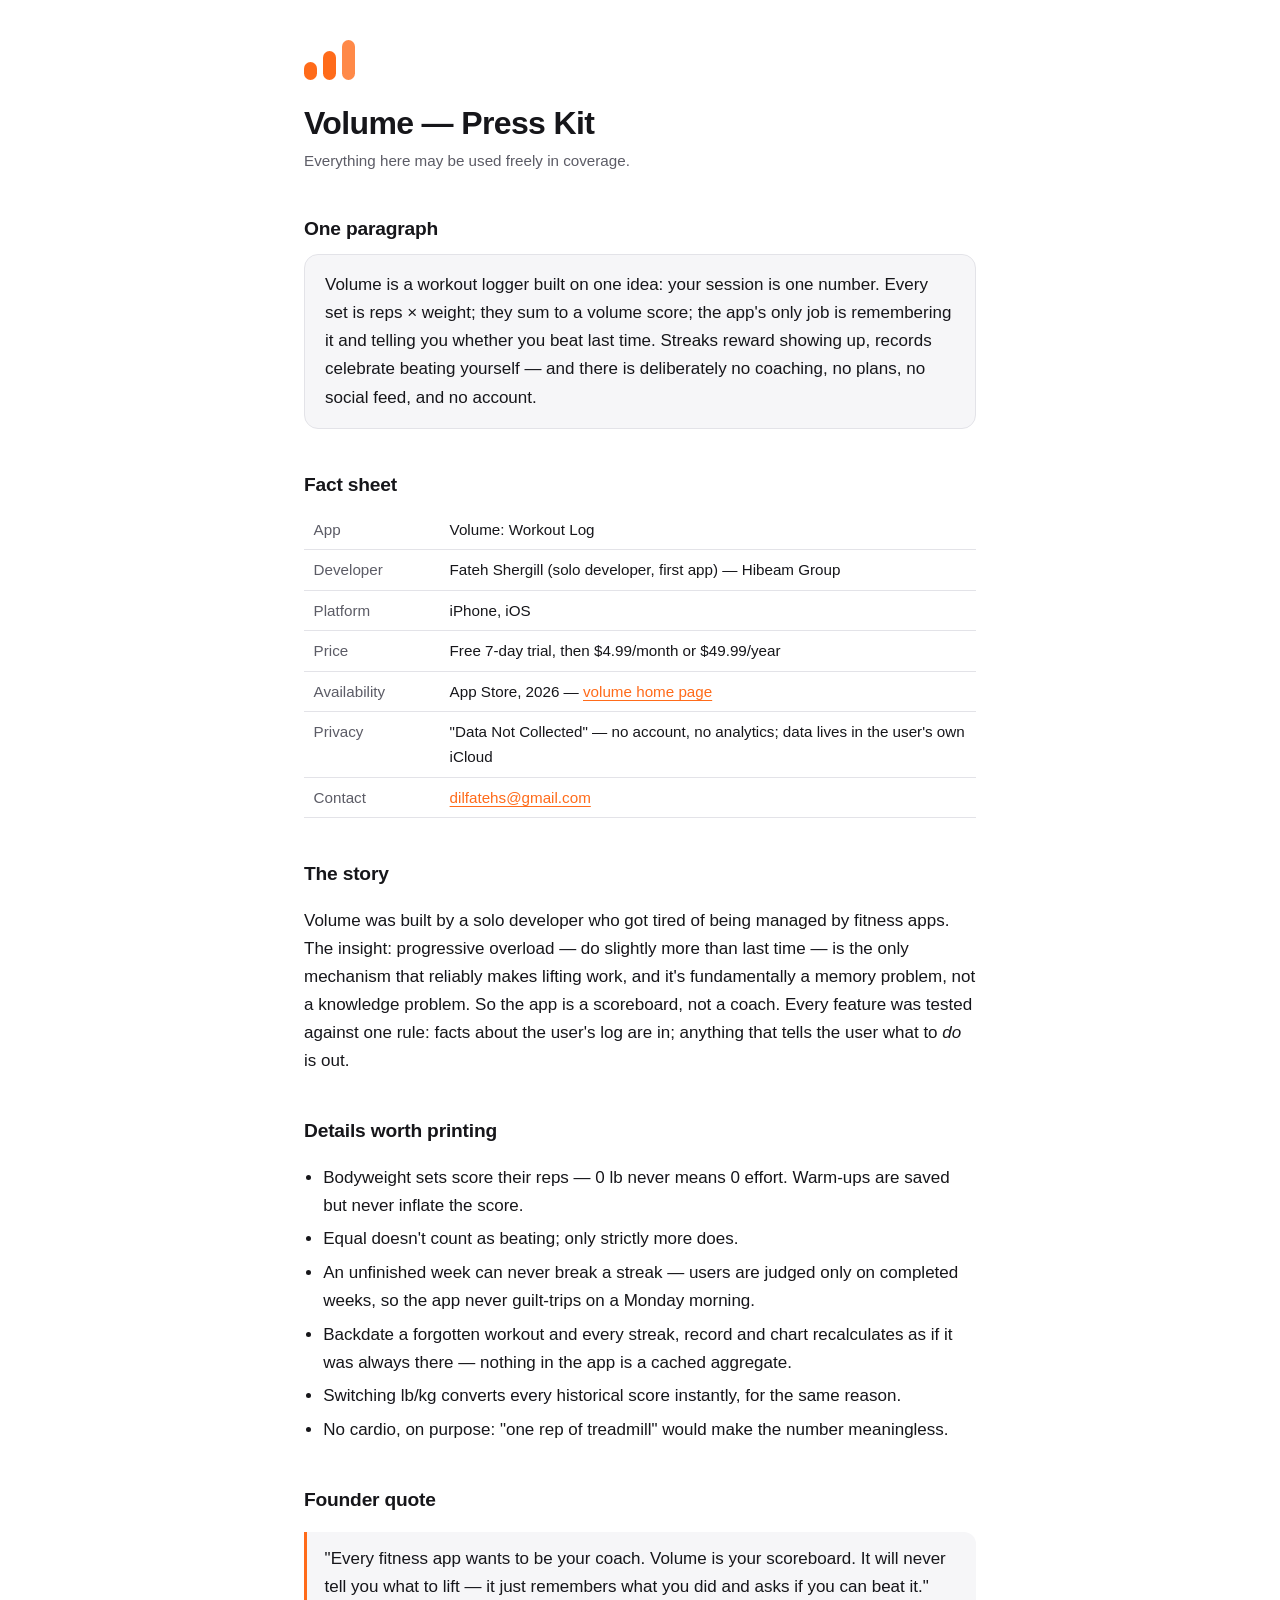
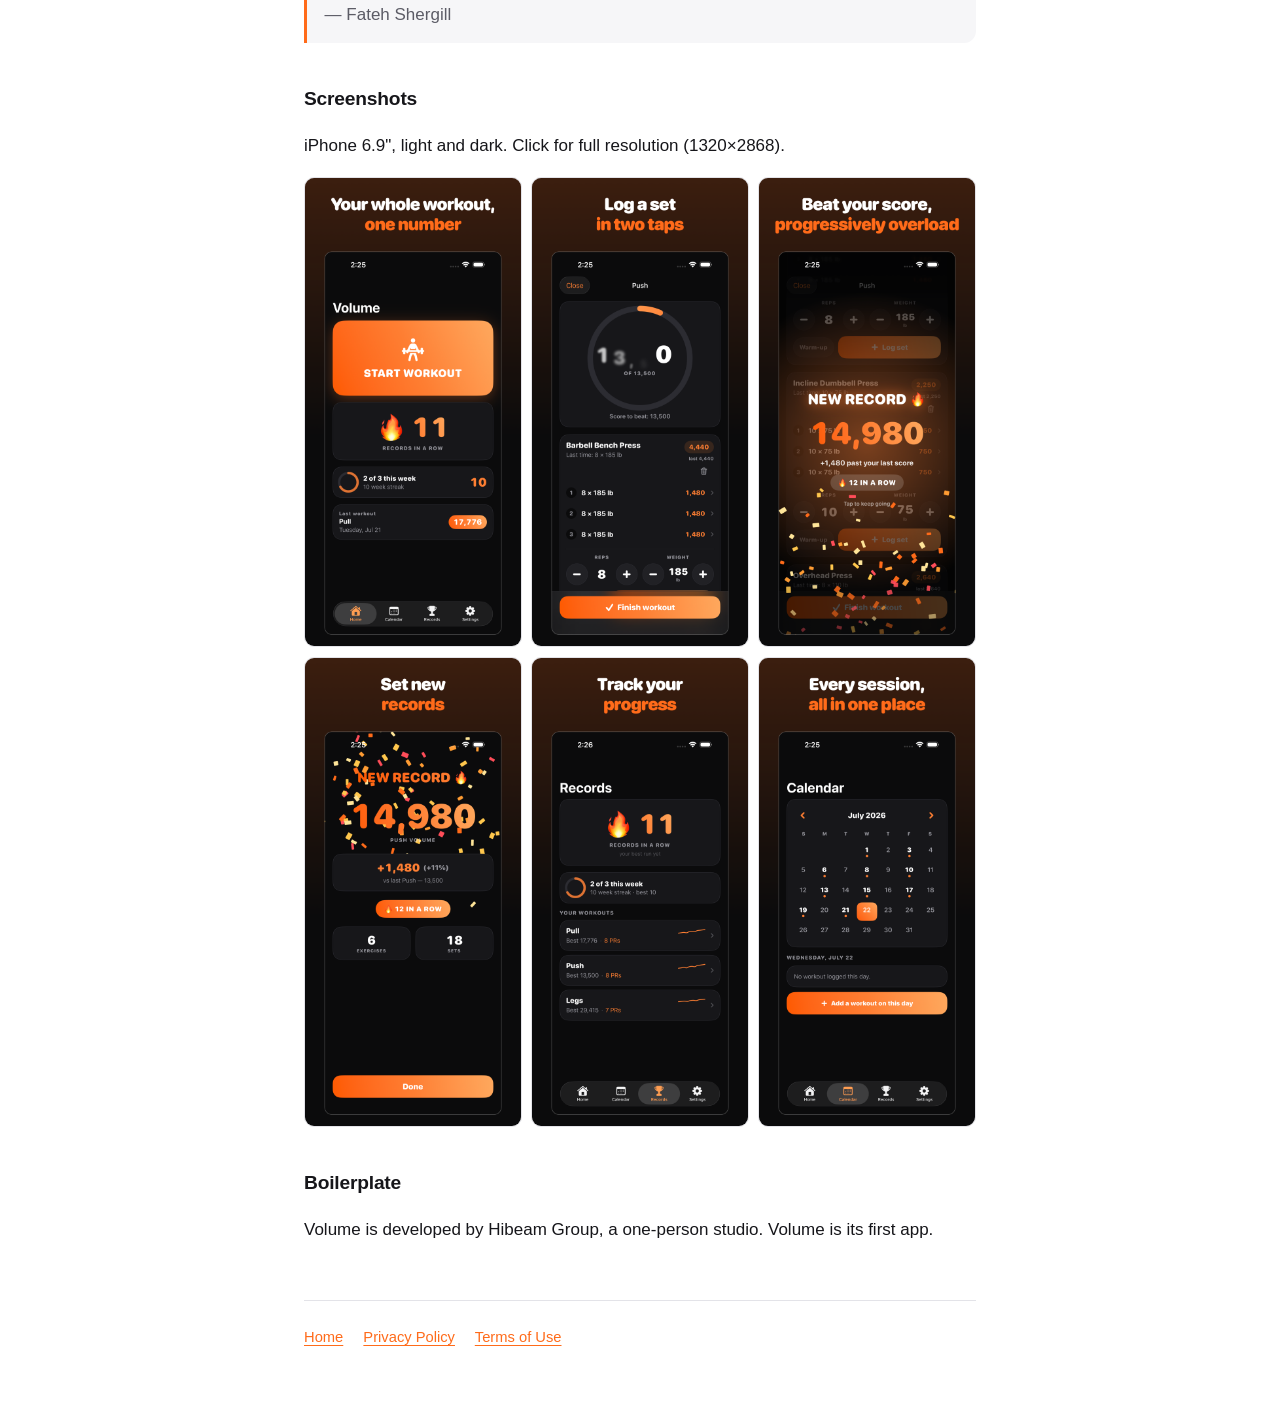
==== docs/press.html @ b214731a "Marketing kit: landing page, press kit, scripts, and a footage camera rig docs/index.html grows from" ====
<!doctype html>
<html lang="en">
<head>
<meta charset="utf-8">
<meta name="viewport" content="width=device-width, initial-scale=1">
<title>Volume — Press Kit</title>
<meta name="description" content="Press kit for Volume, the one-number workout logger for iPhone.">
<link rel="stylesheet" href="style.css">
<style>
  table { width: 100%; border-collapse: collapse; font-size: 0.95rem; }
  td { padding: 0.45rem 0.6rem; border-bottom: 1px solid var(--hairline); vertical-align: top; }
  td:first-child { color: var(--muted); white-space: nowrap; width: 8.5rem; }
  blockquote { background: var(--card); border-left: 3px solid var(--accent);
    border-radius: 0 12px 12px 0; margin: 1rem 0; padding: 0.85rem 1.1rem; }
  .shots { display: grid; grid-template-columns: repeat(3, 1fr); gap: 0.6rem; }
  .shots a img { width: 100%; border-radius: 10px; border: 1px solid var(--hairline); display: block; }
  @media (max-width: 540px) { .shots { grid-template-columns: repeat(2, 1fr); } }
</style>
</head>
<body>
<main>
  <div class="logo" aria-hidden="true"><span></span><span></span><span></span></div>
  <h1>Volume — Press Kit</h1>
  <p class="updated">Everything here may be used freely in coverage.</p>

  <h2>One paragraph</h2>
  <div class="lede">
    <p style="margin:0">Volume is a workout logger built on one idea: your session is one
    number. Every set is reps × weight; they sum to a volume score; the app's only job is
    remembering it and telling you whether you beat last time. Streaks reward showing up,
    records celebrate beating yourself — and there is deliberately no coaching, no plans,
    no social feed, and no account.</p>
  </div>

  <h2>Fact sheet</h2>
  <table>
    <tr><td>App</td><td>Volume: Workout Log</td></tr>
    <tr><td>Developer</td><td>Fateh Shergill (solo developer, first app) — Hibeam Group</td></tr>
    <tr><td>Platform</td><td>iPhone, iOS</td></tr>
    <tr><td>Price</td><td>Free 7-day trial, then $4.99/month or $49.99/year</td></tr>
    <tr><td>Availability</td><td>App Store, 2026 — <a href="index.html">volume home page</a></td></tr>
    <tr><td>Privacy</td><td>"Data Not Collected" — no account, no analytics; data lives in the user's own iCloud</td></tr>
    <tr><td>Contact</td><td><a href="mailto:dilfatehs@gmail.com">dilfatehs@gmail.com</a></td></tr>
  </table>

  <h2>The story</h2>
  <p>Volume was built by a solo developer who got tired of being managed by fitness apps.
  The insight: progressive overload — do slightly more than last time — is the only
  mechanism that reliably makes lifting work, and it's fundamentally a memory problem, not
  a knowledge problem. So the app is a scoreboard, not a coach. Every feature was tested
  against one rule: facts about the user's log are in; anything that tells the user what
  to <em>do</em> is out.</p>

  <h2>Details worth printing</h2>
  <ul>
    <li>Bodyweight sets score their reps — 0 lb never means 0 effort. Warm-ups are saved
    but never inflate the score.</li>
    <li>Equal doesn't count as beating; only strictly more does.</li>
    <li>An unfinished week can never break a streak — users are judged only on completed
    weeks, so the app never guilt-trips on a Monday morning.</li>
    <li>Backdate a forgotten workout and every streak, record and chart recalculates as if
    it was always there — nothing in the app is a cached aggregate.</li>
    <li>Switching lb/kg converts every historical score instantly, for the same reason.</li>
    <li>No cardio, on purpose: "one rep of treadmill" would make the number meaningless.</li>
  </ul>

  <h2>Founder quote</h2>
  <blockquote>
    <p style="margin:0">"Every fitness app wants to be your coach. Volume is your
    scoreboard. It will never tell you what to lift — it just remembers what you did and
    asks if you can beat it."<br><span style="color:var(--muted)">— Fateh Shergill</span></p>
  </blockquote>

  <h2>Screenshots</h2>
  <p>iPhone 6.9", light and dark. Click for full resolution (1320×2868).</p>
  <div class="shots">
    <a href="press/1-home.png"><img src="press/1-home.png" alt="Home screen with volume score and streak" loading="lazy"></a>
    <a href="press/2-active-workout.png"><img src="press/2-active-workout.png" alt="Active workout logging with live score" loading="lazy"></a>
    <a href="press/3-new-record.png"><img src="press/3-new-record.png" alt="New record celebration" loading="lazy"></a>
    <a href="press/4-summary.png"><img src="press/4-summary.png" alt="Workout summary" loading="lazy"></a>
    <a href="press/5-records.png"><img src="press/5-records.png" alt="Records tab with streaks and PRs" loading="lazy"></a>
    <a href="press/6-calendar.png"><img src="press/6-calendar.png" alt="Calendar with workout dots" loading="lazy"></a>
  </div>

  <h2>Boilerplate</h2>
  <p>Volume is developed by Hibeam Group, a one-person studio. Volume is its first app.</p>

  <footer>
    <a href="index.html">Home</a>
    <a href="privacy.html">Privacy Policy</a>
    <a href="terms.html">Terms of Use</a>
  </footer>
</main>
</body>
</html>
---- docs/style.css ----
/* Shared styling for the Volume legal + support pages. Self-contained: no web fonts, no
   CDN, nothing external — so the pages always load, including for App Review. */

:root {
  --accent: #FF6B1A;
  --text: #16161a;
  --muted: #5c5c66;
  --bg: #ffffff;
  --card: #f6f6f8;
  --hairline: #e3e3e8;
}

@media (prefers-color-scheme: dark) {
  :root {
    --accent: #FF7F33;
    --text: #f2f2f5;
    --muted: #a0a0ad;
    --bg: #0b0b0c;
    --card: #17171a;
    --hairline: #2c2c32;
  }
}

* { box-sizing: border-box; }

body {
  margin: 0;
  padding: 2.5rem 1.25rem 4rem;
  background: var(--bg);
  color: var(--text);
  font: 17px/1.65 -apple-system, BlinkMacSystemFont, "Segoe UI", Roboto, Helvetica, Arial, sans-serif;
  -webkit-text-size-adjust: 100%;
}

main { max-width: 42rem; margin: 0 auto; }

.logo {
  display: flex;
  align-items: flex-end;
  gap: 6px;
  height: 40px;
  margin-bottom: 1.5rem;
}
.logo span {
  display: block;
  width: 13px;
  border-radius: 7px;
  background: var(--accent);
}
.logo span:nth-child(1) { height: 44%; }
.logo span:nth-child(2) { height: 72%; }
.logo span:nth-child(3) { height: 100%; opacity: 0.8; }

h1 { font-size: 2rem; line-height: 1.2; margin: 0 0 0.35rem; letter-spacing: -0.02em; }
h2 { font-size: 1.2rem; margin: 2.5rem 0 0.6rem; letter-spacing: -0.01em; }
.updated { color: var(--muted); font-size: 0.95rem; margin: 0 0 2rem; }
p, li { color: var(--text); }
strong { font-weight: 650; }
a { color: var(--accent); text-underline-offset: 3px; }

ul { padding-left: 1.2rem; }
li { margin: 0.35rem 0; }

.lede {
  background: var(--card);
  border: 1px solid var(--hairline);
  border-radius: 14px;
  padding: 1rem 1.25rem;
  margin: 0 0 1.5rem;
}

footer {
  margin-top: 3.5rem;
  padding-top: 1.5rem;
  border-top: 1px solid var(--hairline);
  color: var(--muted);
  font-size: 0.92rem;
}
footer a { margin-right: 1rem; }
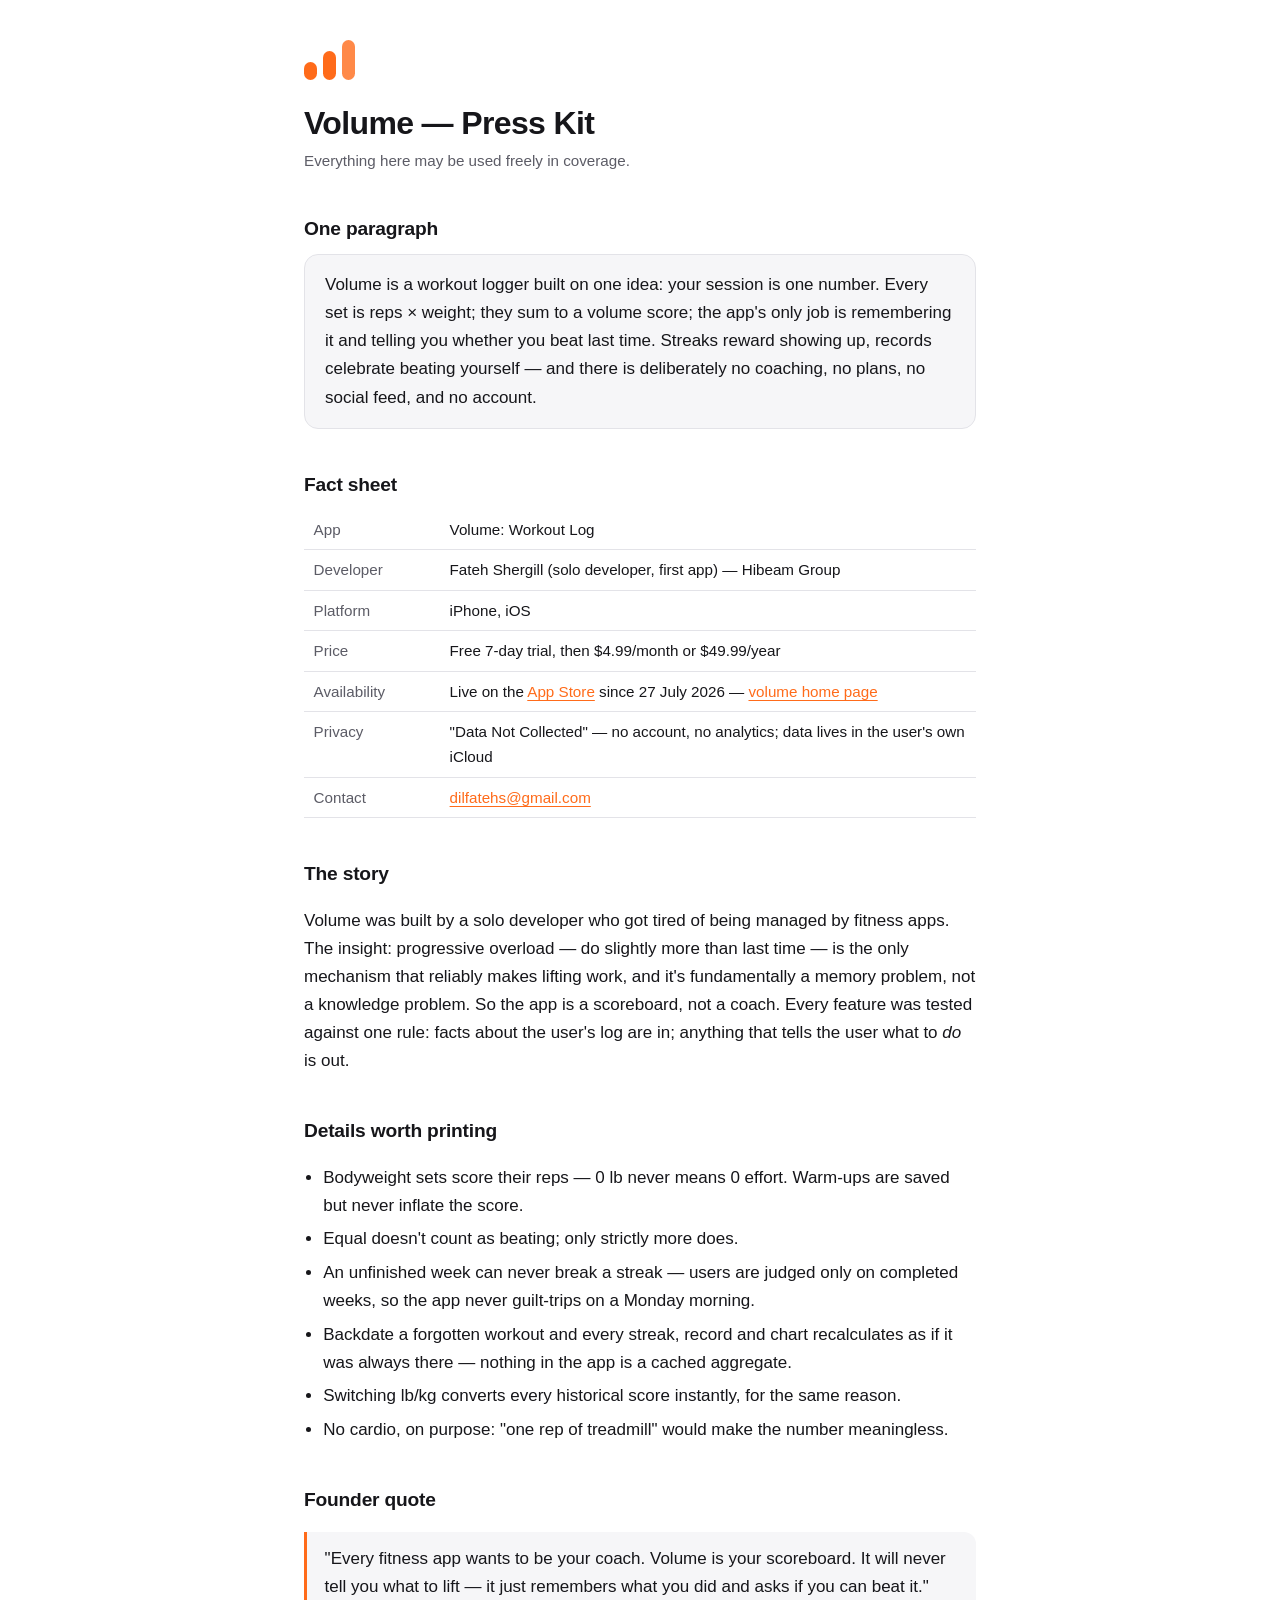
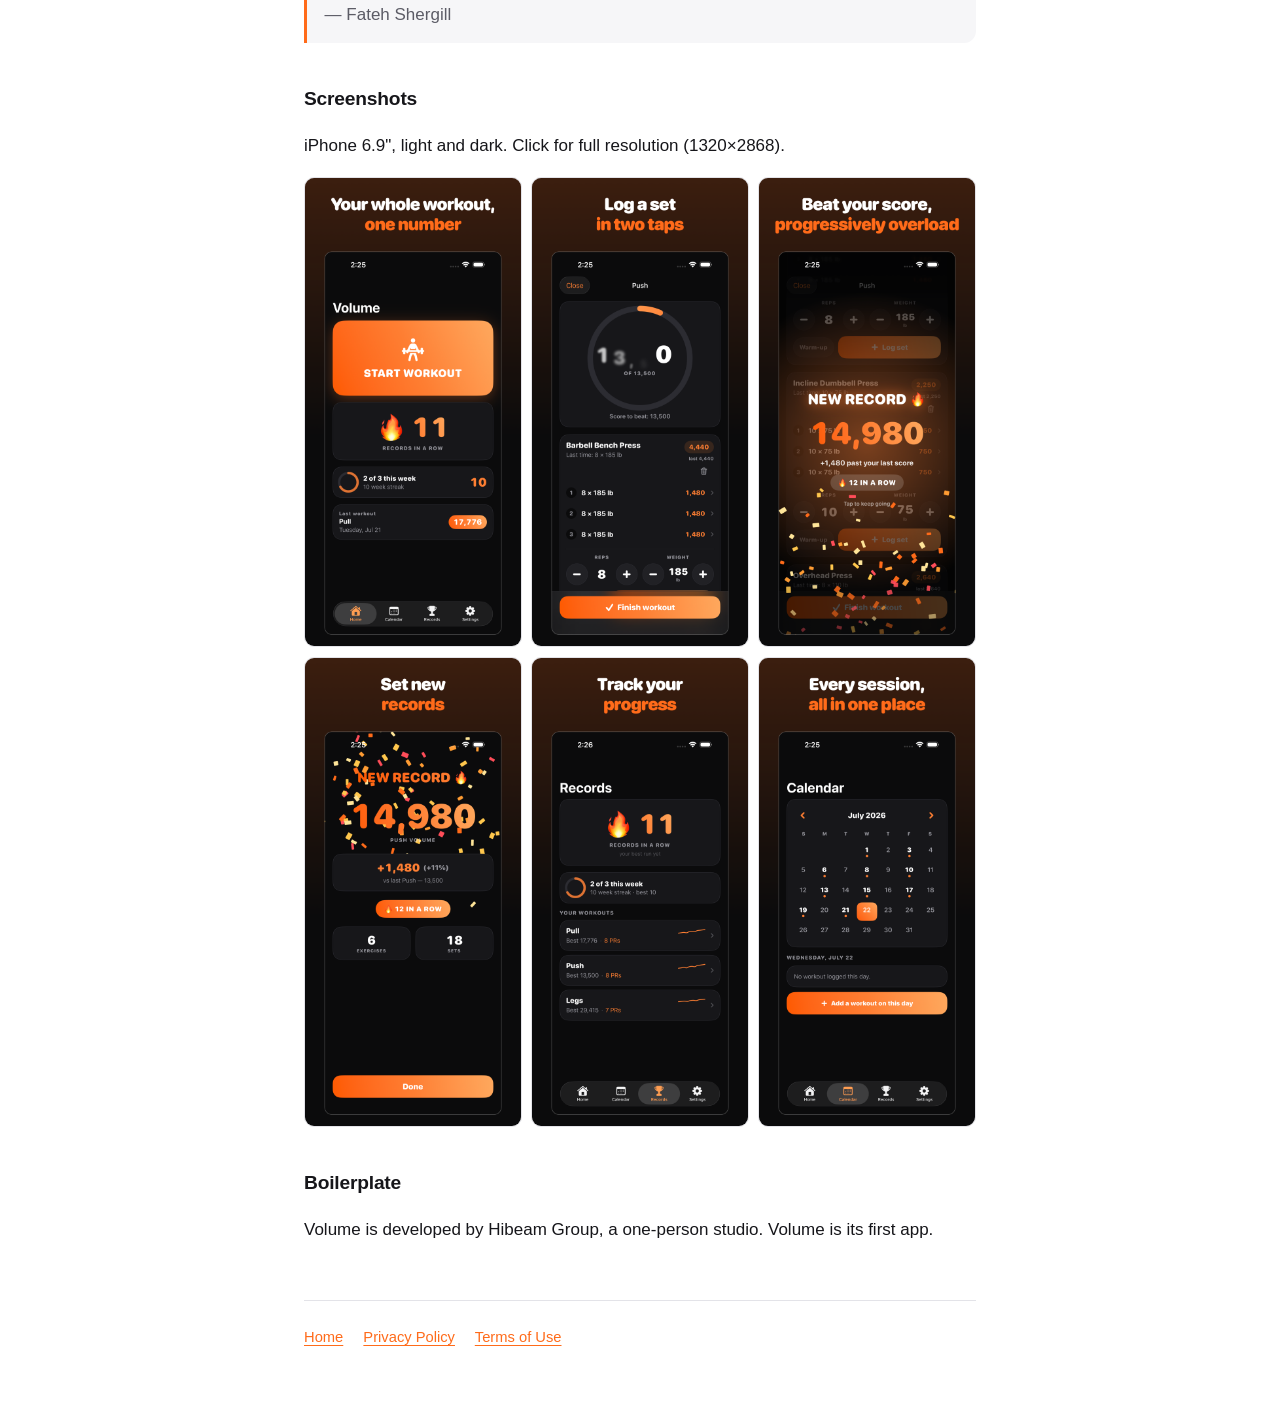
==== commit ddd4421f: "Volume is live: wire the real App Store URL through the site and kit apps.apple.com/us/app/volume-wo" ====
--- a/docs/press.html
+++ b/docs/press.html
@@ -38,7 +38,7 @@
     <tr><td>Developer</td><td>Fateh Shergill (solo developer, first app) — Hibeam Group</td></tr>
     <tr><td>Platform</td><td>iPhone, iOS</td></tr>
     <tr><td>Price</td><td>Free 7-day trial, then $4.99/month or $49.99/year</td></tr>
-    <tr><td>Availability</td><td>App Store, 2026 — <a href="index.html">volume home page</a></td></tr>
+    <tr><td>Availability</td><td>Live on the <a href="https://apps.apple.com/us/app/volume-workout-log/id6793364218">App Store</a> since 27 July 2026 — <a href="index.html">volume home page</a></td></tr>
     <tr><td>Privacy</td><td>"Data Not Collected" — no account, no analytics; data lives in the user's own iCloud</td></tr>
     <tr><td>Contact</td><td><a href="mailto:dilfatehs@gmail.com">dilfatehs@gmail.com</a></td></tr>
   </table>
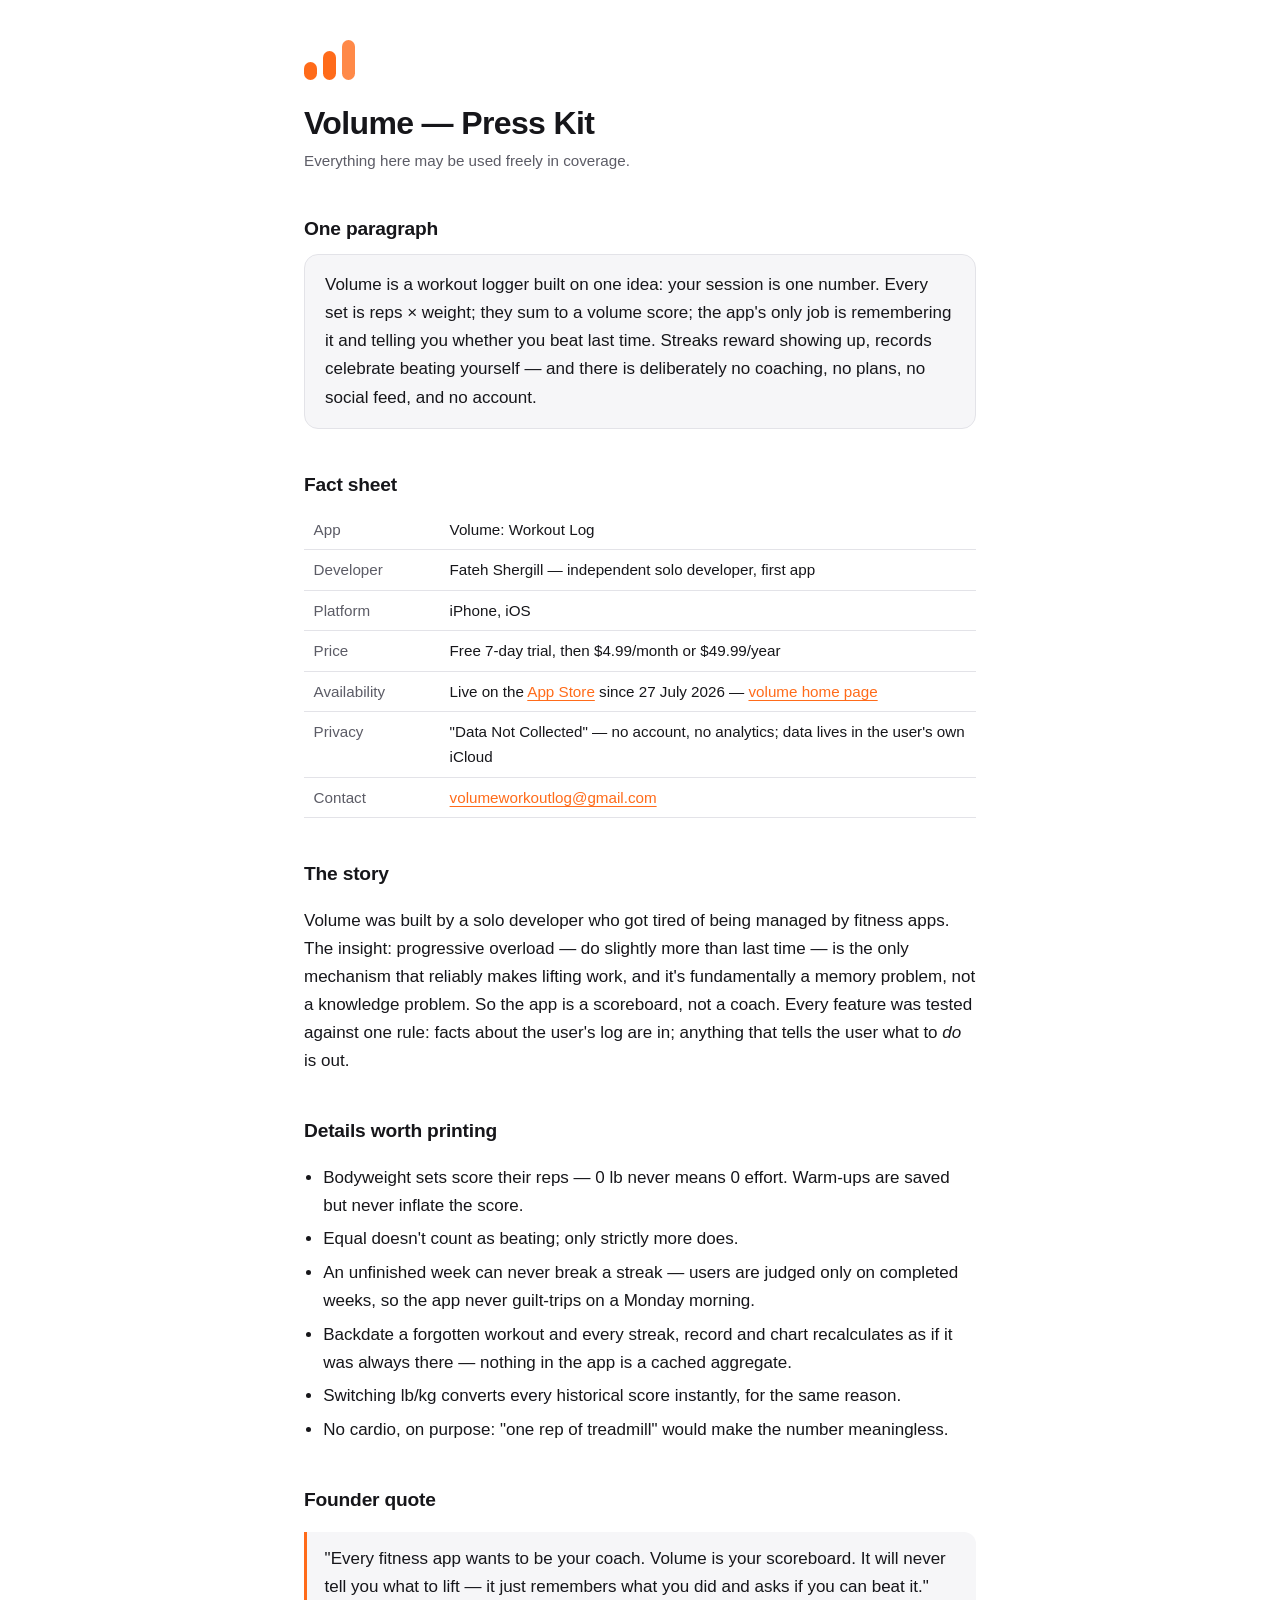
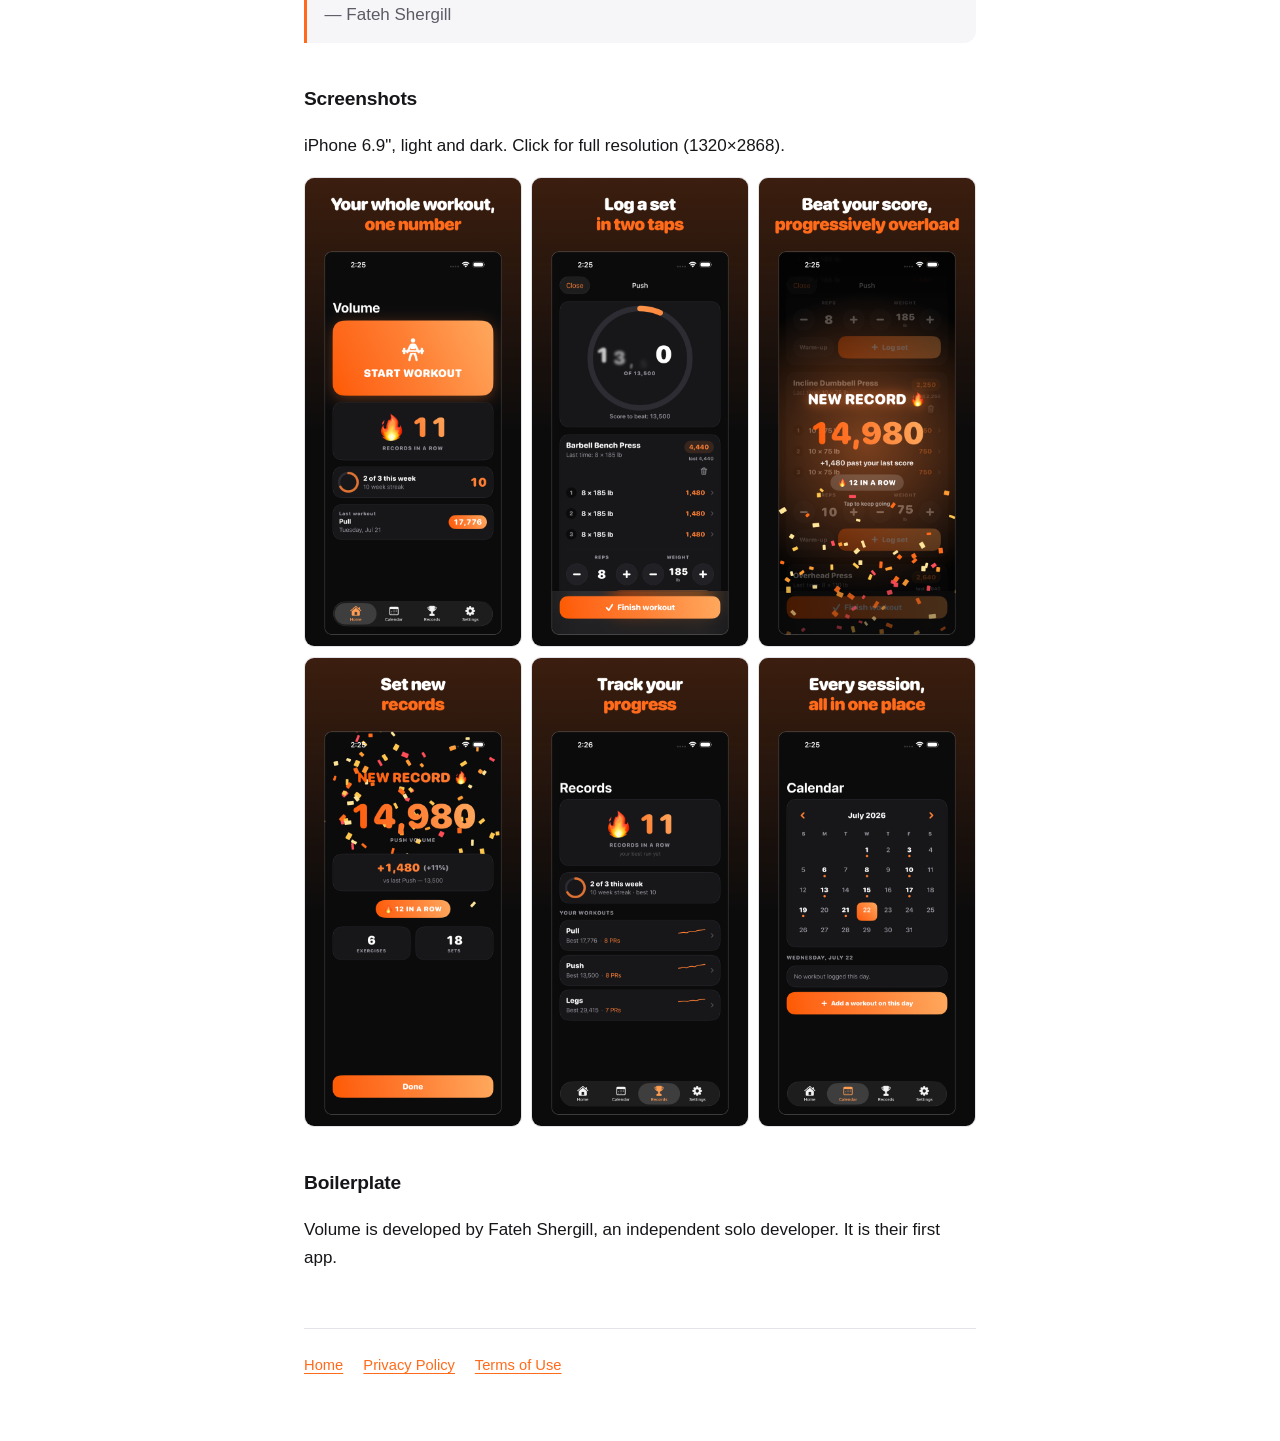
==== commit 1fdd865c: "Volume gets its own contact address, and drops the Hi-Beam attribution Public support and press cont" ====
--- a/docs/press.html
+++ b/docs/press.html
@@ -35,12 +35,12 @@
   <h2>Fact sheet</h2>
   <table>
     <tr><td>App</td><td>Volume: Workout Log</td></tr>
-    <tr><td>Developer</td><td>Fateh Shergill (solo developer, first app) — Hibeam Group</td></tr>
+    <tr><td>Developer</td><td>Fateh Shergill — independent solo developer, first app</td></tr>
     <tr><td>Platform</td><td>iPhone, iOS</td></tr>
     <tr><td>Price</td><td>Free 7-day trial, then $4.99/month or $49.99/year</td></tr>
     <tr><td>Availability</td><td>Live on the <a href="https://apps.apple.com/us/app/volume-workout-log/id6793364218">App Store</a> since 27 July 2026 — <a href="index.html">volume home page</a></td></tr>
     <tr><td>Privacy</td><td>"Data Not Collected" — no account, no analytics; data lives in the user's own iCloud</td></tr>
-    <tr><td>Contact</td><td><a href="mailto:dilfatehs@gmail.com">dilfatehs@gmail.com</a></td></tr>
+    <tr><td>Contact</td><td><a href="mailto:volumeworkoutlog@gmail.com">volumeworkoutlog@gmail.com</a></td></tr>
   </table>
 
   <h2>The story</h2>
@@ -83,7 +83,7 @@
   </div>
 
   <h2>Boilerplate</h2>
-  <p>Volume is developed by Hibeam Group, a one-person studio. Volume is its first app.</p>
+  <p>Volume is developed by Fateh Shergill, an independent solo developer. It is their first app.</p>
 
   <footer>
     <a href="index.html">Home</a>
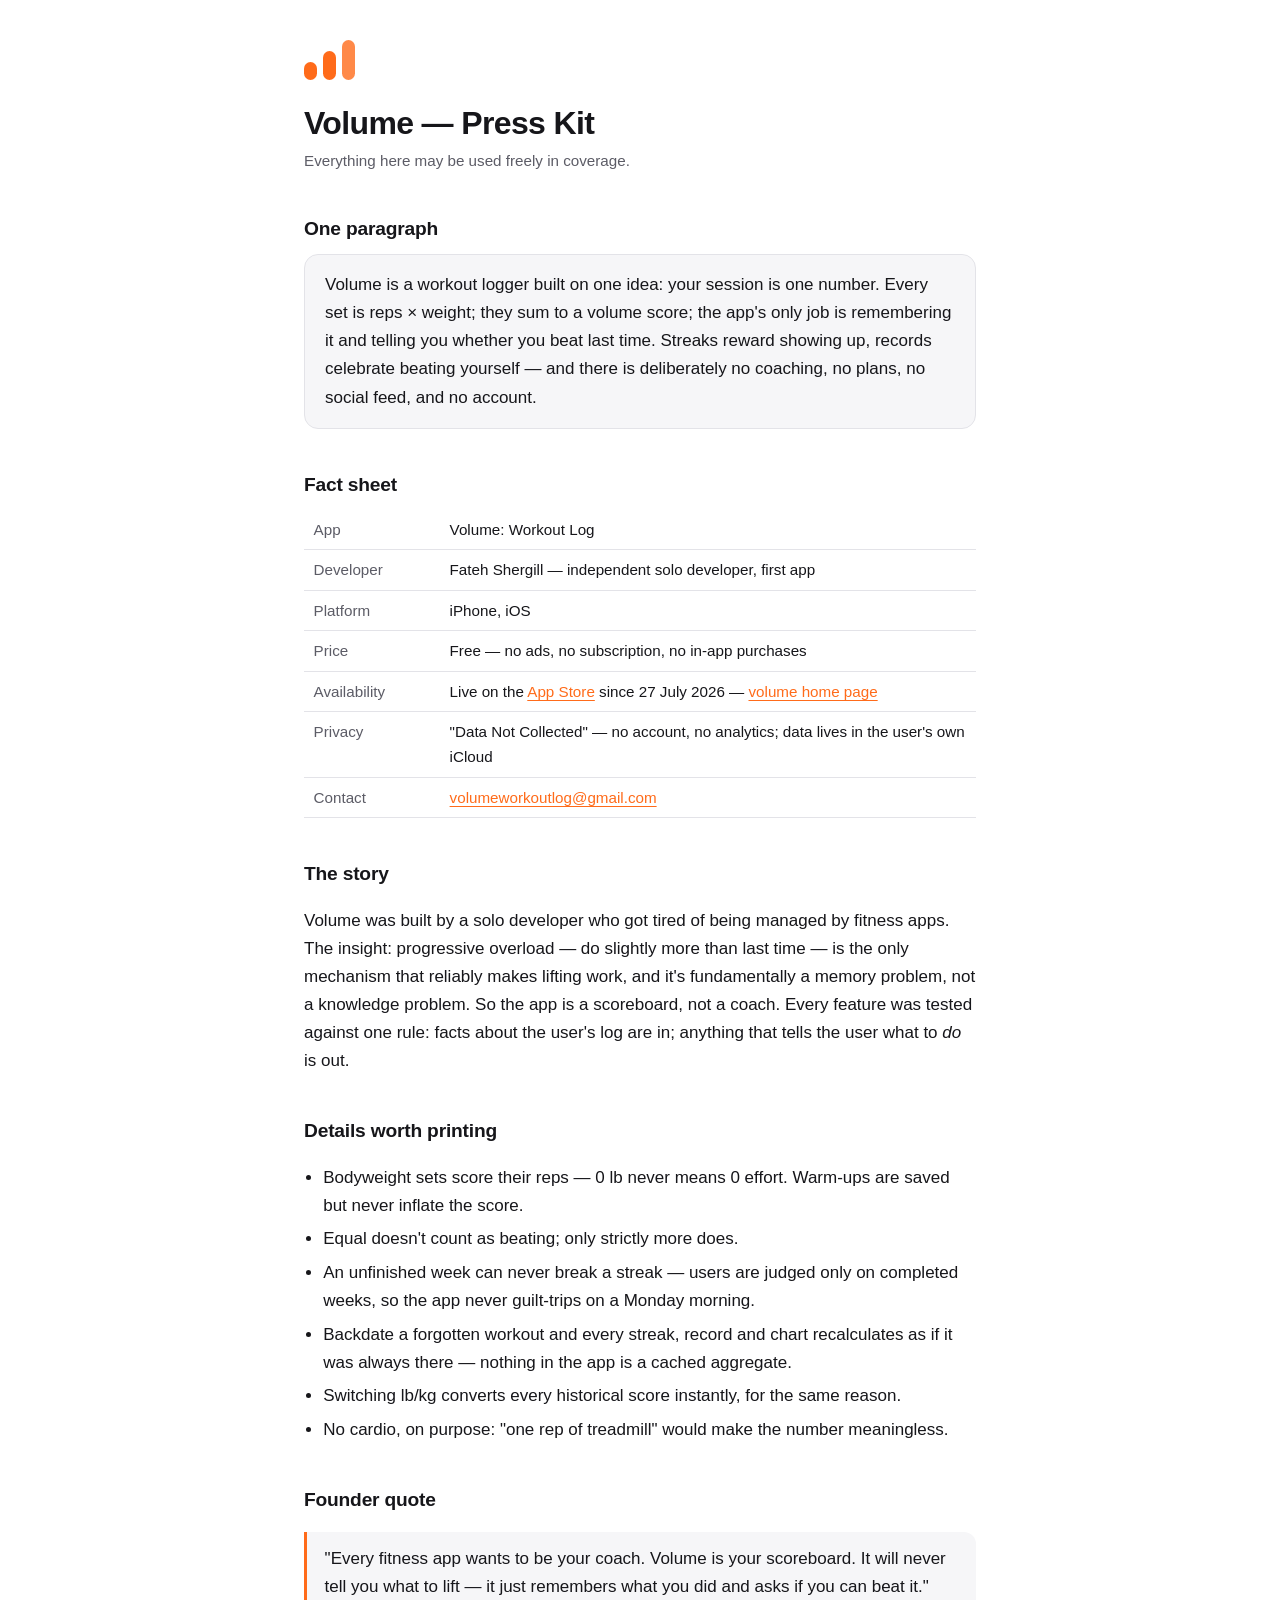
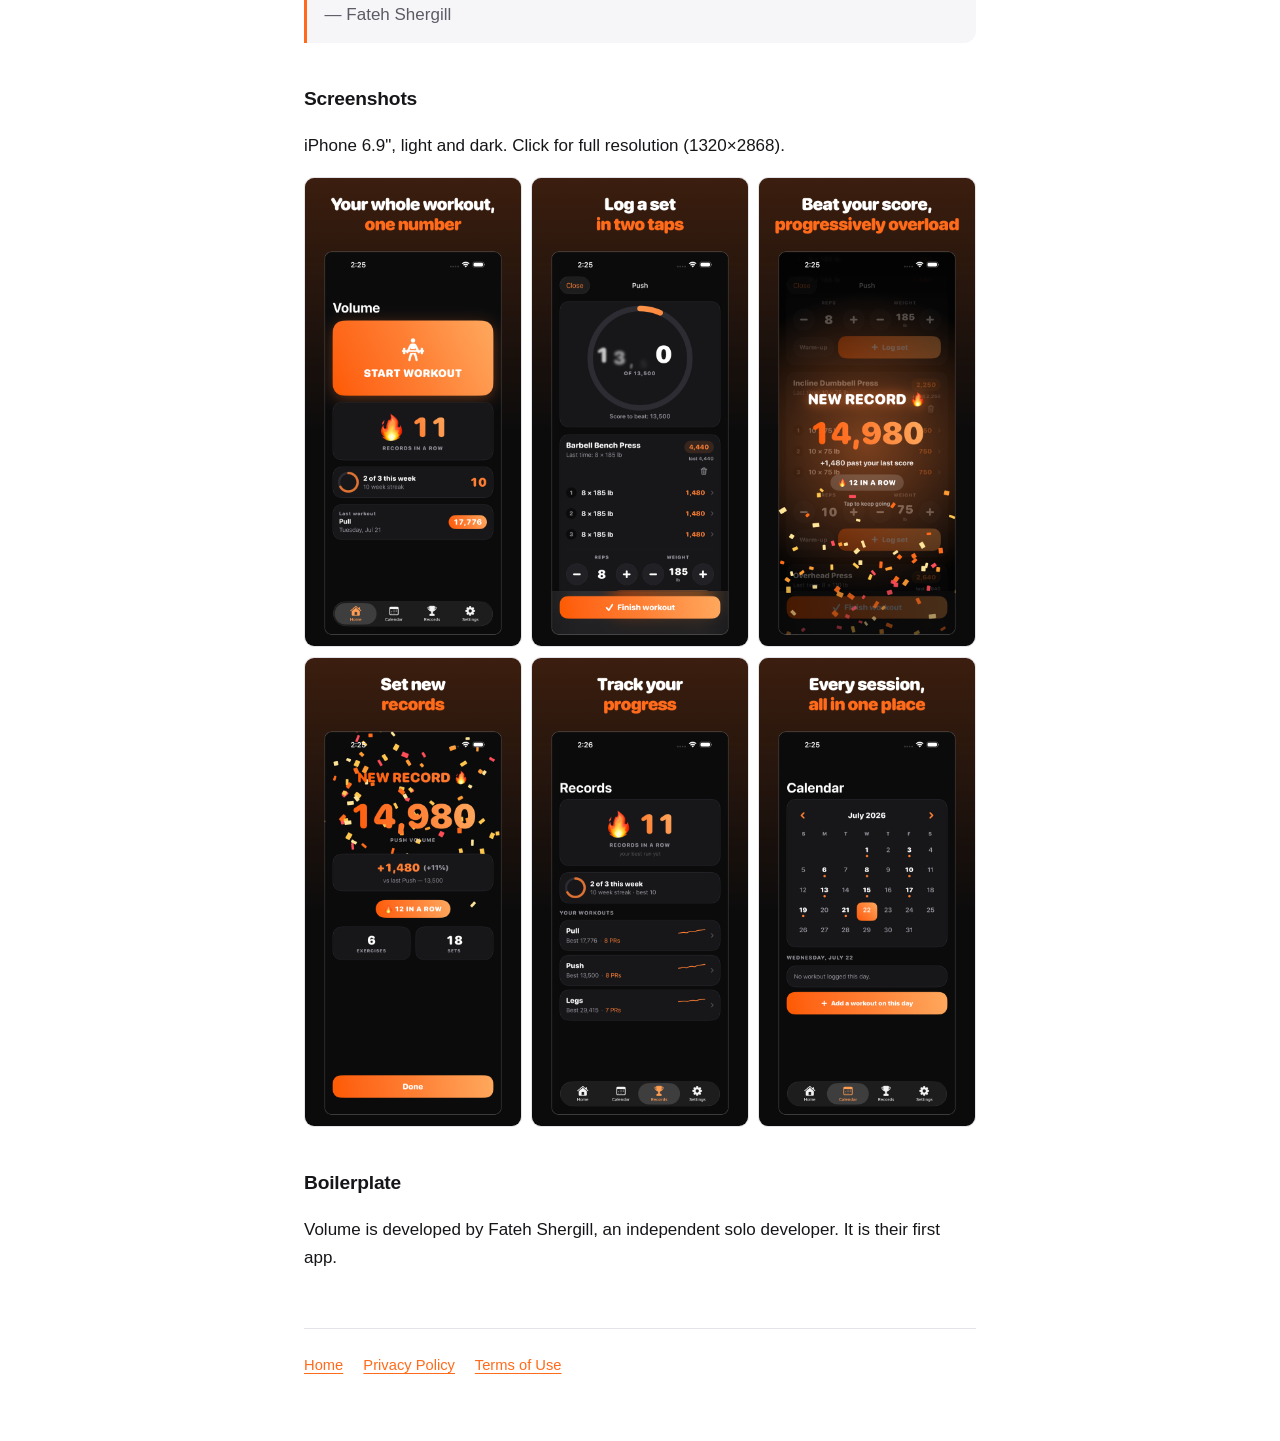
==== commit 5189a611: "Make Volume free: remove the subscription, paywall and StoreKit Version 1.1 (5). Finishing onboardin" ====
--- a/docs/press.html
+++ b/docs/press.html
@@ -37,7 +37,7 @@
     <tr><td>App</td><td>Volume: Workout Log</td></tr>
     <tr><td>Developer</td><td>Fateh Shergill — independent solo developer, first app</td></tr>
     <tr><td>Platform</td><td>iPhone, iOS</td></tr>
-    <tr><td>Price</td><td>Free 7-day trial, then $4.99/month or $49.99/year</td></tr>
+    <tr><td>Price</td><td>Free — no ads, no subscription, no in-app purchases</td></tr>
     <tr><td>Availability</td><td>Live on the <a href="https://apps.apple.com/us/app/volume-workout-log/id6793364218">App Store</a> since 27 July 2026 — <a href="index.html">volume home page</a></td></tr>
     <tr><td>Privacy</td><td>"Data Not Collected" — no account, no analytics; data lives in the user's own iCloud</td></tr>
     <tr><td>Contact</td><td><a href="mailto:volumeworkoutlog@gmail.com">volumeworkoutlog@gmail.com</a></td></tr>
